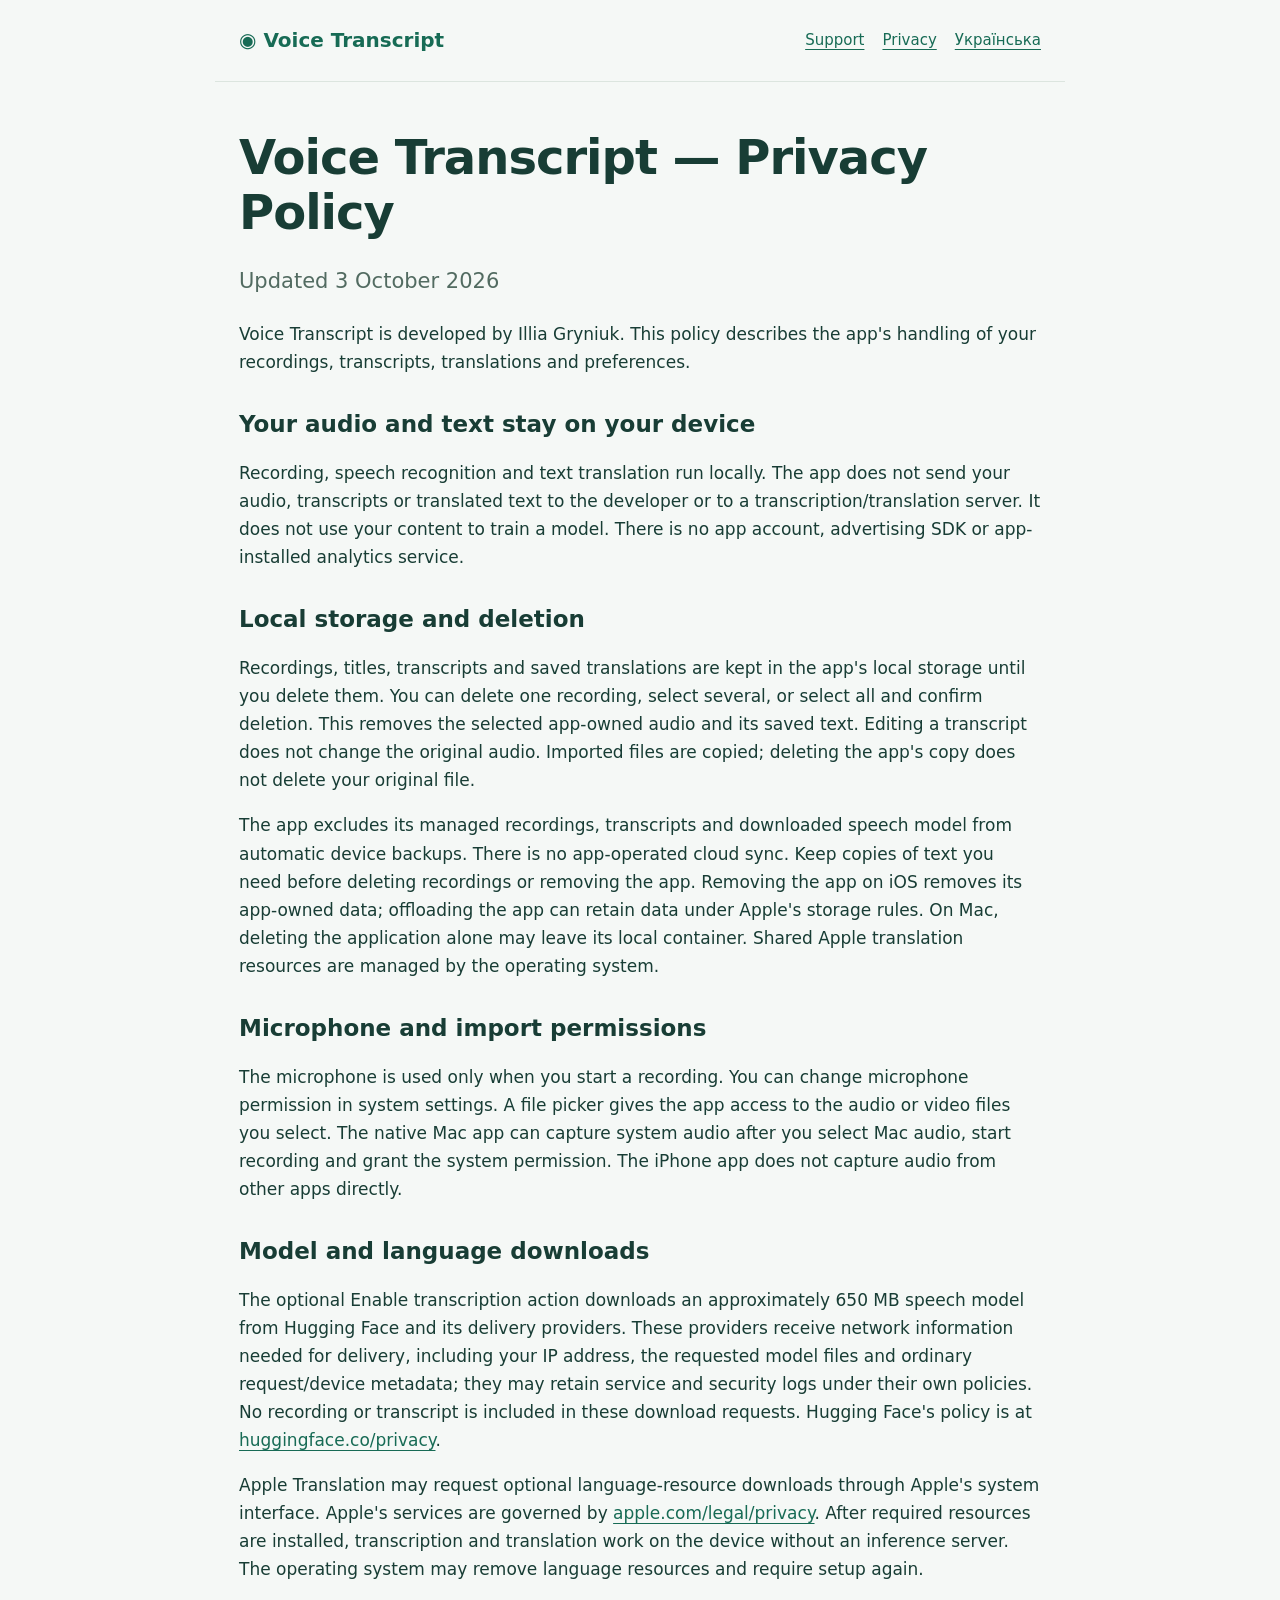
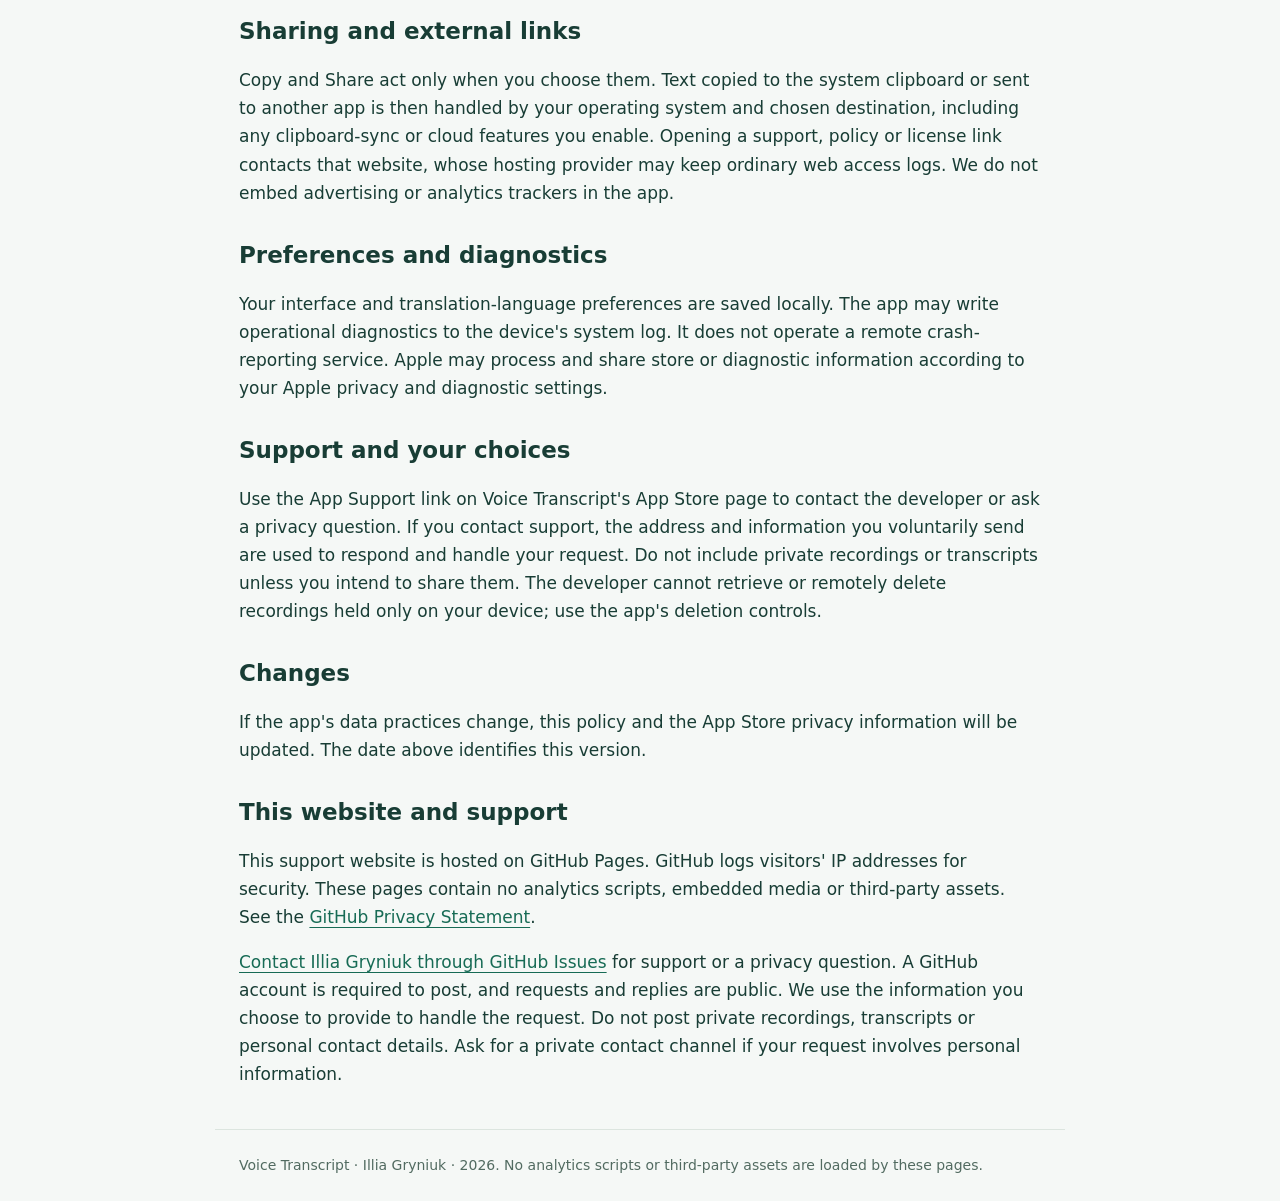
==== privacy.html @ 81f1efa6 "Publish bilingual support and privacy website" ====
<!doctype html>
<html lang="en">
<head>
<meta charset="utf-8">
<meta name="viewport" content="width=device-width,initial-scale=1">
<title>Privacy policy · Voice Transcript</title>
<link rel="stylesheet" href="style.css">
</head>
<body>
<header>
<a class="brand" href="index.html">◉ Voice Transcript</a>
<nav aria-label="Main navigation">
<a href="index.html">Support</a>
<a href="privacy.html">Privacy</a>
<a href="index-uk.html" lang="uk">Українська</a>
</nav>
</header>
<main>
<h1>Voice Transcript — Privacy Policy</h1>
<p class="lead">Updated 3 October 2026</p>
<p>Voice Transcript is developed by Illia Gryniuk. This policy describes the app&#x27;s handling of your recordings, transcripts, translations and preferences.</p>
<h2>Your audio and text stay on your device</h2>
<p>Recording, speech recognition and text translation run locally. The app does not send your audio, transcripts or translated text to the developer or to a transcription/translation server. It does not use your content to train a model. There is no app account, advertising SDK or app-installed analytics service.</p>
<h2>Local storage and deletion</h2>
<p>Recordings, titles, transcripts and saved translations are kept in the app&#x27;s local storage until you delete them. You can delete one recording, select several, or select all and confirm deletion. This removes the selected app-owned audio and its saved text. Editing a transcript does not change the original audio. Imported files are copied; deleting the app&#x27;s copy does not delete your original file.</p>
<p>The app excludes its managed recordings, transcripts and downloaded speech model from automatic device backups. There is no app-operated cloud sync. Keep copies of text you need before deleting recordings or removing the app. Removing the app on iOS removes its app-owned data; offloading the app can retain data under Apple&#x27;s storage rules. On Mac, deleting the application alone may leave its local container. Shared Apple translation resources are managed by the operating system.</p>
<h2>Microphone and import permissions</h2>
<p>The microphone is used only when you start a recording. You can change microphone permission in system settings. A file picker gives the app access to the audio or video files you select. The native Mac app can capture system audio after you select Mac audio, start recording and grant the system permission. The iPhone app does not capture audio from other apps directly.</p>
<h2>Model and language downloads</h2>
<p>The optional Enable transcription action downloads an approximately 650 MB speech model from Hugging Face and its delivery providers. These providers receive network information needed for delivery, including your IP address, the requested model files and ordinary request/device metadata; they may retain service and security logs under their own policies. No recording or transcript is included in these download requests. Hugging Face&#x27;s policy is at <a href="https://huggingface.co/privacy">huggingface.co/privacy</a>.</p>
<p>Apple Translation may request optional language-resource downloads through Apple&#x27;s system interface. Apple&#x27;s services are governed by <a href="https://www.apple.com/legal/privacy/">apple.com/legal/privacy</a>. After required resources are installed, transcription and translation work on the device without an inference server. The operating system may remove language resources and require setup again.</p>
<h2>Sharing and external links</h2>
<p>Copy and Share act only when you choose them. Text copied to the system clipboard or sent to another app is then handled by your operating system and chosen destination, including any clipboard-sync or cloud features you enable. Opening a support, policy or license link contacts that website, whose hosting provider may keep ordinary web access logs. We do not embed advertising or analytics trackers in the app.</p>
<h2>Preferences and diagnostics</h2>
<p>Your interface and translation-language preferences are saved locally. The app may write operational diagnostics to the device&#x27;s system log. It does not operate a remote crash-reporting service. Apple may process and share store or diagnostic information according to your Apple privacy and diagnostic settings.</p>
<h2>Support and your choices</h2>
<p>Use the App Support link on Voice Transcript&#x27;s App Store page to contact the developer or ask a privacy question. If you contact support, the address and information you voluntarily send are used to respond and handle your request. Do not include private recordings or transcripts unless you intend to share them. The developer cannot retrieve or remotely delete recordings held only on your device; use the app&#x27;s deletion controls.</p>
<h2>Changes</h2>
<p>If the app&#x27;s data practices change, this policy and the App Store privacy information will be updated. The date above identifies this version.</p>
<h2>This website and support</h2>
<p>This support website is hosted on GitHub Pages. GitHub logs visitors' IP addresses for security. These pages contain no analytics scripts, embedded media or third-party assets. See the <a href="https://docs.github.com/en/site-policy/privacy-policies/github-general-privacy-statement">GitHub Privacy Statement</a>.</p>
<p>
<a href="https://github.com/illiagryniuk/voice-transcript-support/issues/new/choose">Contact Illia Gryniuk through GitHub Issues</a> for support or a privacy question. A GitHub account is required to post, and requests and replies are public. We use the information you choose to provide to handle the request. Do not post private recordings, transcripts or personal contact details. Ask for a private contact channel if your request involves personal information.</p>
</main>
<footer>Voice Transcript · Illia Gryniuk · 2026. No analytics scripts or third-party assets are loaded by these pages.</footer>
</body>
</html>
---- style.css ----
*{box-sizing:border-box}body{margin:0;color:#183d35;background:#f5f8f6;font:17px/1.65 system-ui,-apple-system,sans-serif}header,main,footer{max-width:850px;margin:auto;padding:24px}header{display:flex;justify-content:space-between;align-items:center;border-bottom:1px solid #dce5df}a{color:#176b55;text-underline-offset:4px}nav{display:flex;gap:18px;flex-wrap:wrap}.brand{text-decoration:none;font-weight:750;font-size:20px}h1{font-size:clamp(32px,5vw,48px);line-height:1.15;letter-spacing:-1px;margin:24px 0}h2{font-size:23px;line-height:1.3;margin-top:34px}.lead{font-size:21px;color:#526b61}.card{background:white;padding:24px;border:1px solid #dce5df;border-radius:20px;margin:24px 0}footer{border-top:1px solid #dce5df;color:#526b61;font-size:14px}p,li{overflow-wrap:anywhere}details{border-bottom:1px solid #dce5df;padding:18px 0}summary{font-weight:650;cursor:pointer}strong{font-weight:700}@media(max-width:500px){header{align-items:flex-start;flex-direction:column;gap:12px}header,main,footer{padding:20px}.card{padding:20px}}
.button{display:inline-block;padding:10px 18px;border-radius:12px;background:#176b55;color:white;font-weight:650;text-decoration:none}.button:hover{background:#105340}a:focus-visible,summary:focus-visible{outline:3px solid #237f67;outline-offset:4px}nav{font-size:15px}header{gap:20px;flex-wrap:wrap}.brand{white-space:nowrap}
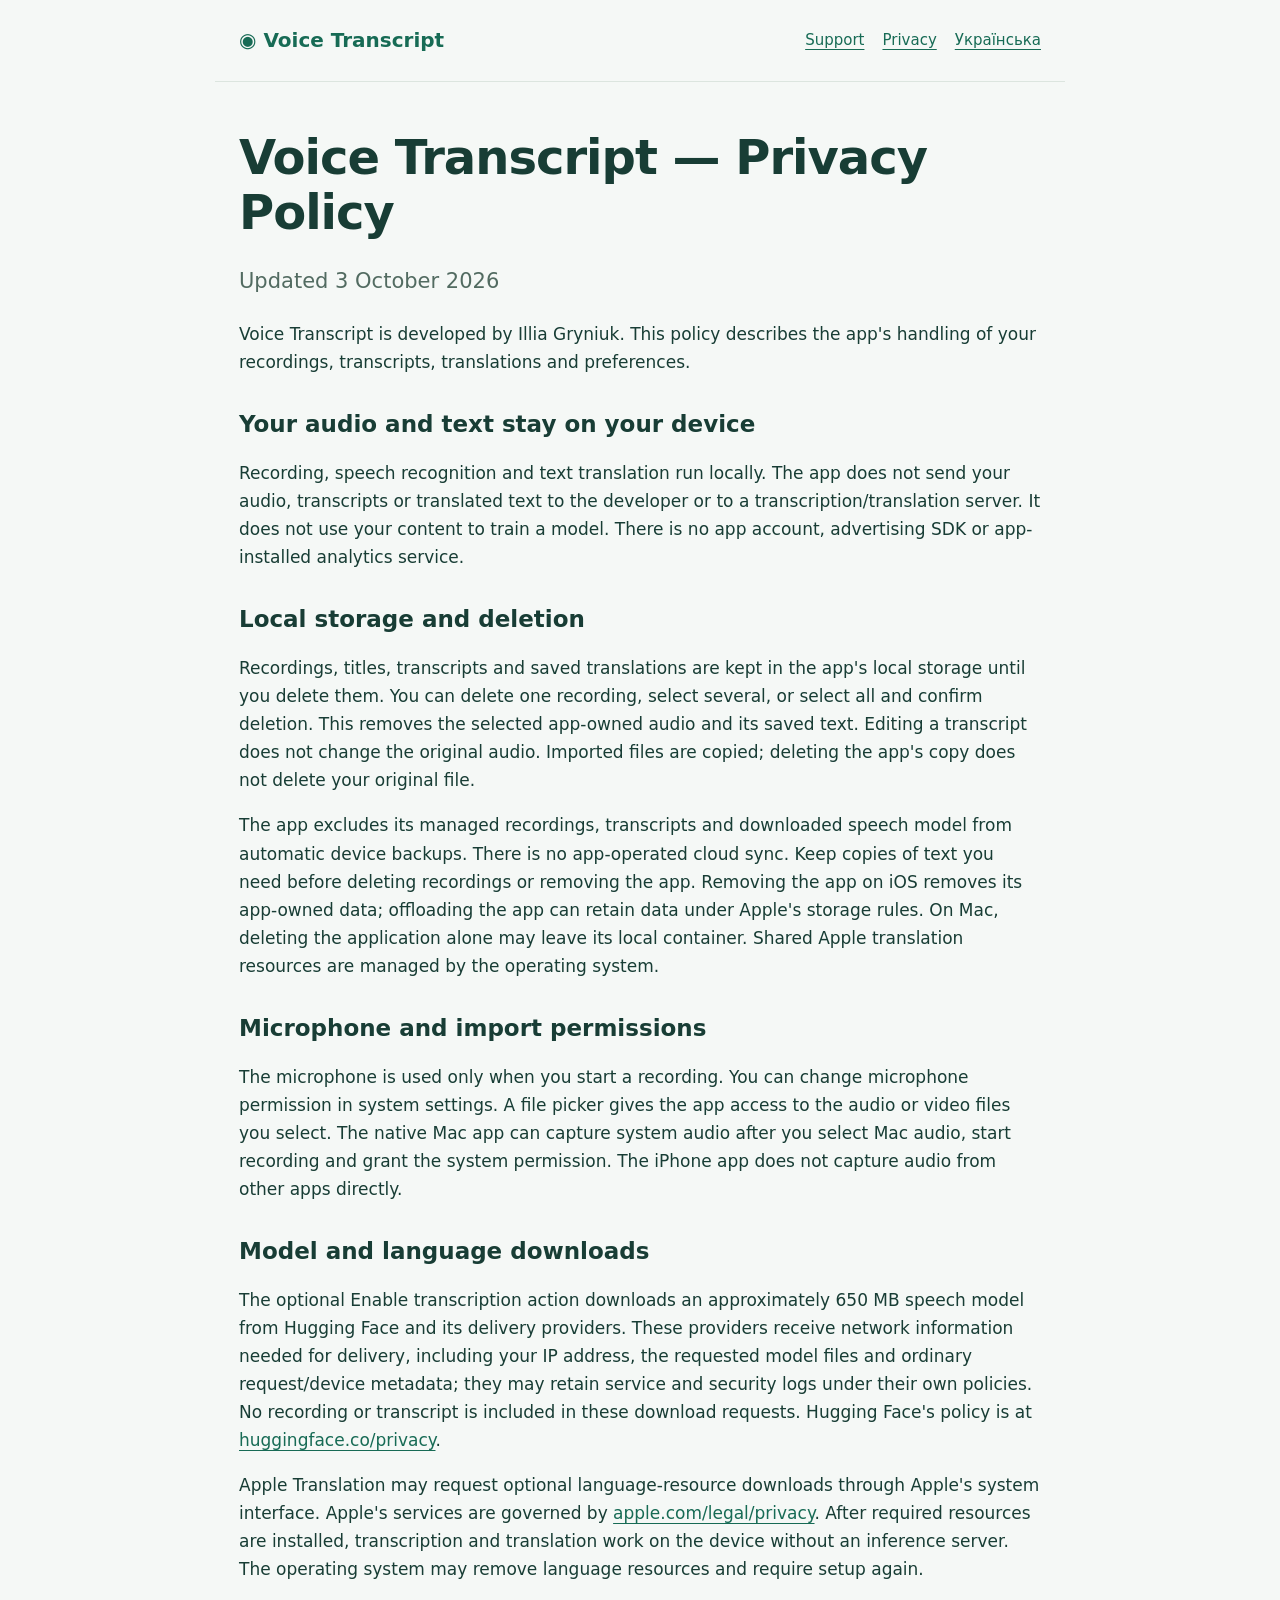
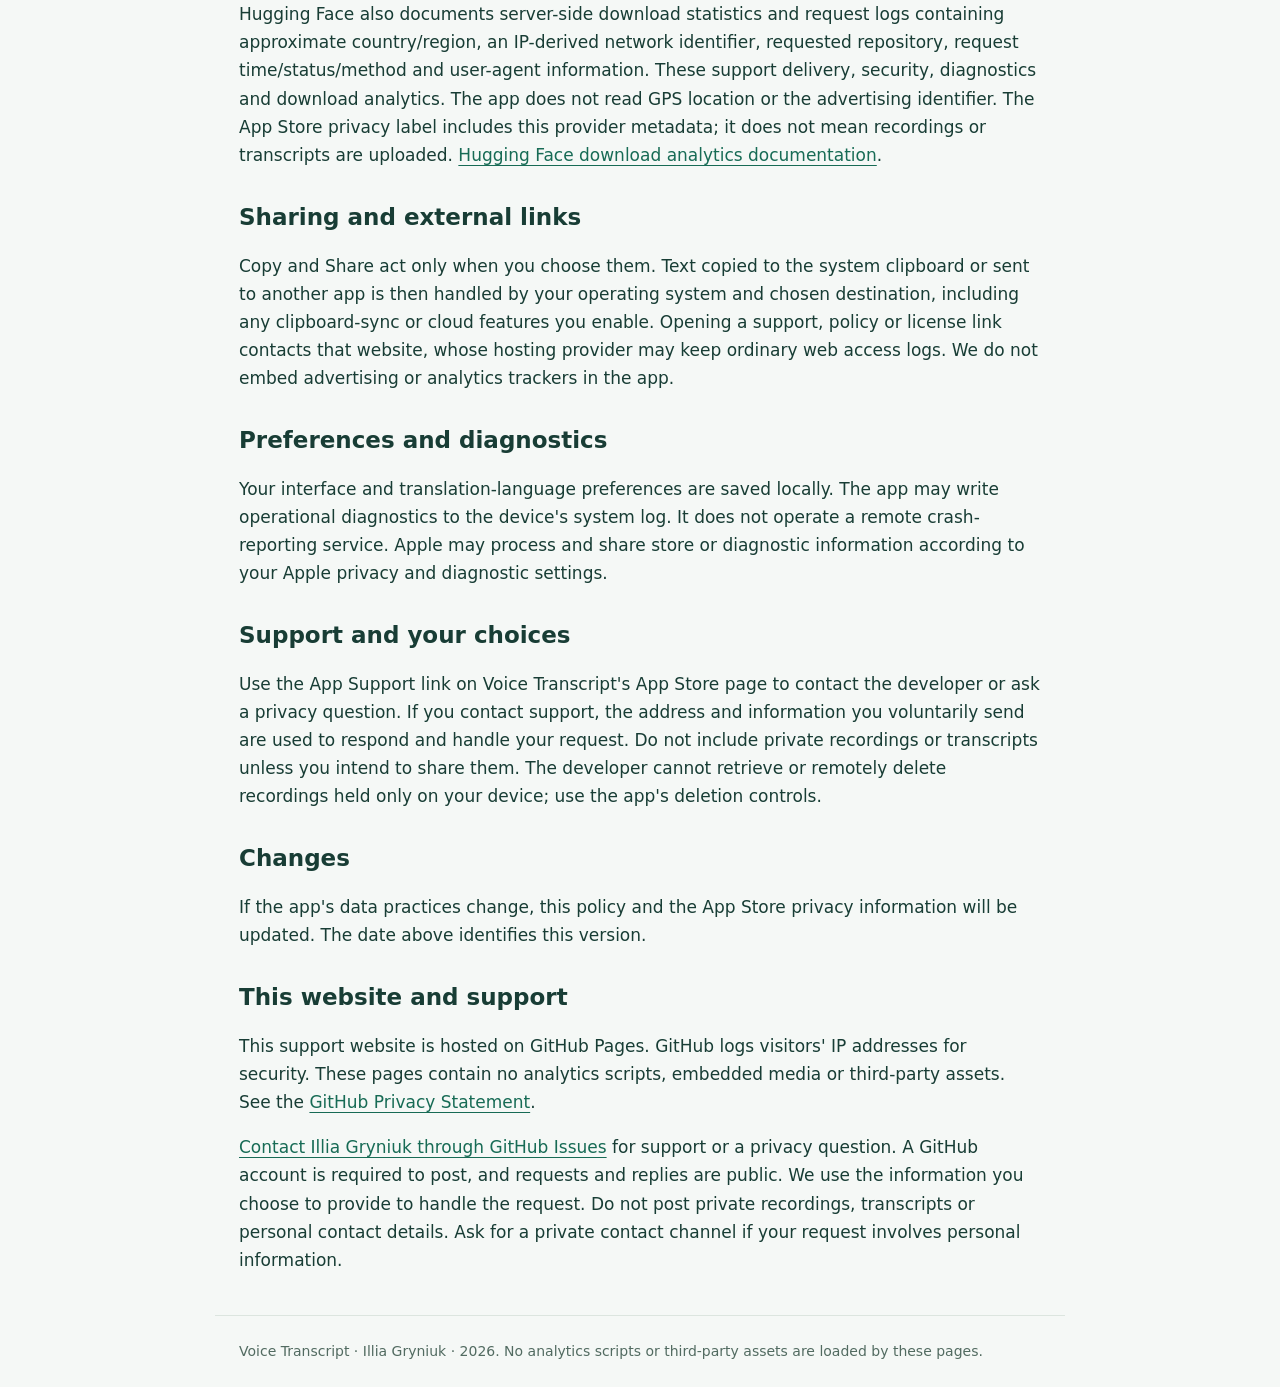
==== commit 6d569ec8: "Clarify model download metadata in privacy policies" ====
--- a/privacy.html
+++ b/privacy.html
@@ -29,6 +29,7 @@
 <h2>Model and language downloads</h2>
 <p>The optional Enable transcription action downloads an approximately 650 MB speech model from Hugging Face and its delivery providers. These providers receive network information needed for delivery, including your IP address, the requested model files and ordinary request/device metadata; they may retain service and security logs under their own policies. No recording or transcript is included in these download requests. Hugging Face&#x27;s policy is at <a href="https://huggingface.co/privacy">huggingface.co/privacy</a>.</p>
 <p>Apple Translation may request optional language-resource downloads through Apple&#x27;s system interface. Apple&#x27;s services are governed by <a href="https://www.apple.com/legal/privacy/">apple.com/legal/privacy</a>. After required resources are installed, transcription and translation work on the device without an inference server. The operating system may remove language resources and require setup again.</p>
+<p>Hugging Face also documents server-side download statistics and request logs containing approximate country/region, an IP-derived network identifier, requested repository, request time/status/method and user-agent information. These support delivery, security, diagnostics and download analytics. The app does not read GPS location or the advertising identifier. The App Store privacy label includes this provider metadata; it does not mean recordings or transcripts are uploaded. <a href="https://huggingface.co/docs/hub/publisher-analytics">Hugging Face download analytics documentation</a>.</p>
 <h2>Sharing and external links</h2>
 <p>Copy and Share act only when you choose them. Text copied to the system clipboard or sent to another app is then handled by your operating system and chosen destination, including any clipboard-sync or cloud features you enable. Opening a support, policy or license link contacts that website, whose hosting provider may keep ordinary web access logs. We do not embed advertising or analytics trackers in the app.</p>
 <h2>Preferences and diagnostics</h2>
